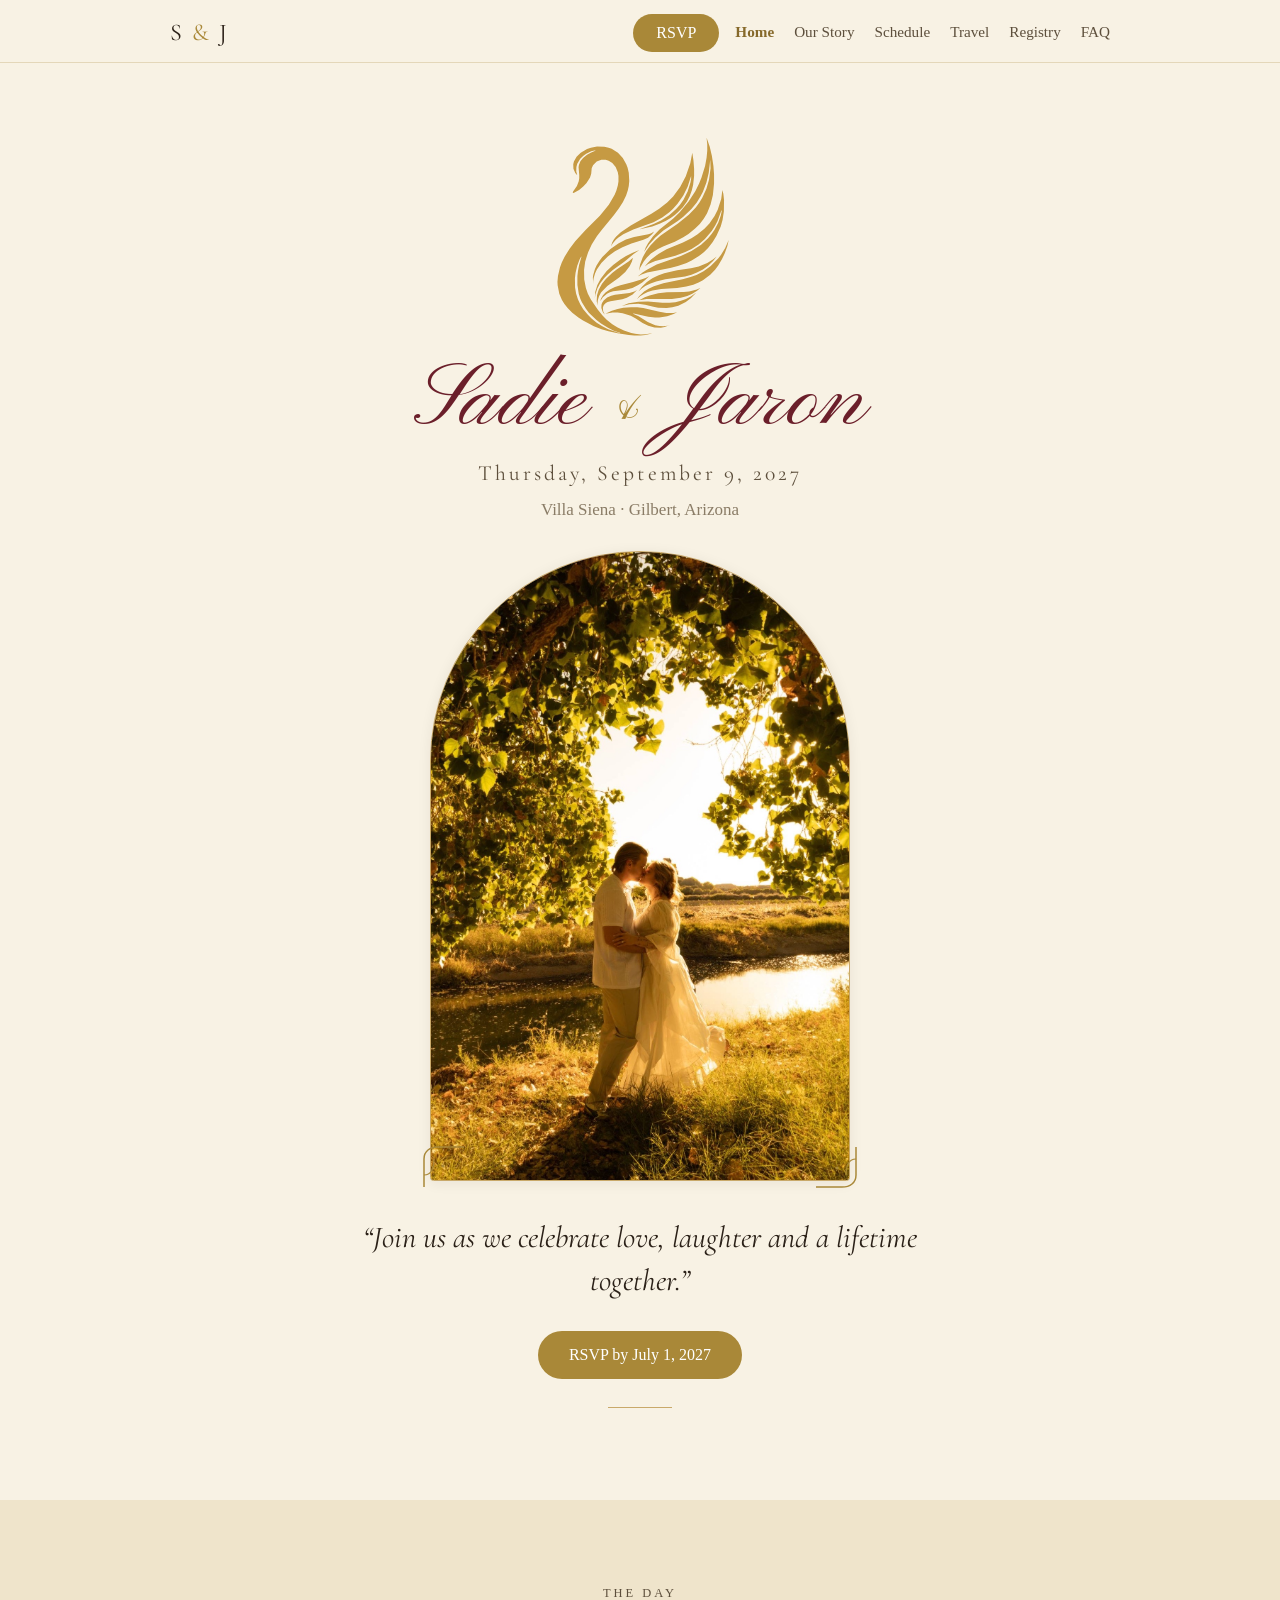
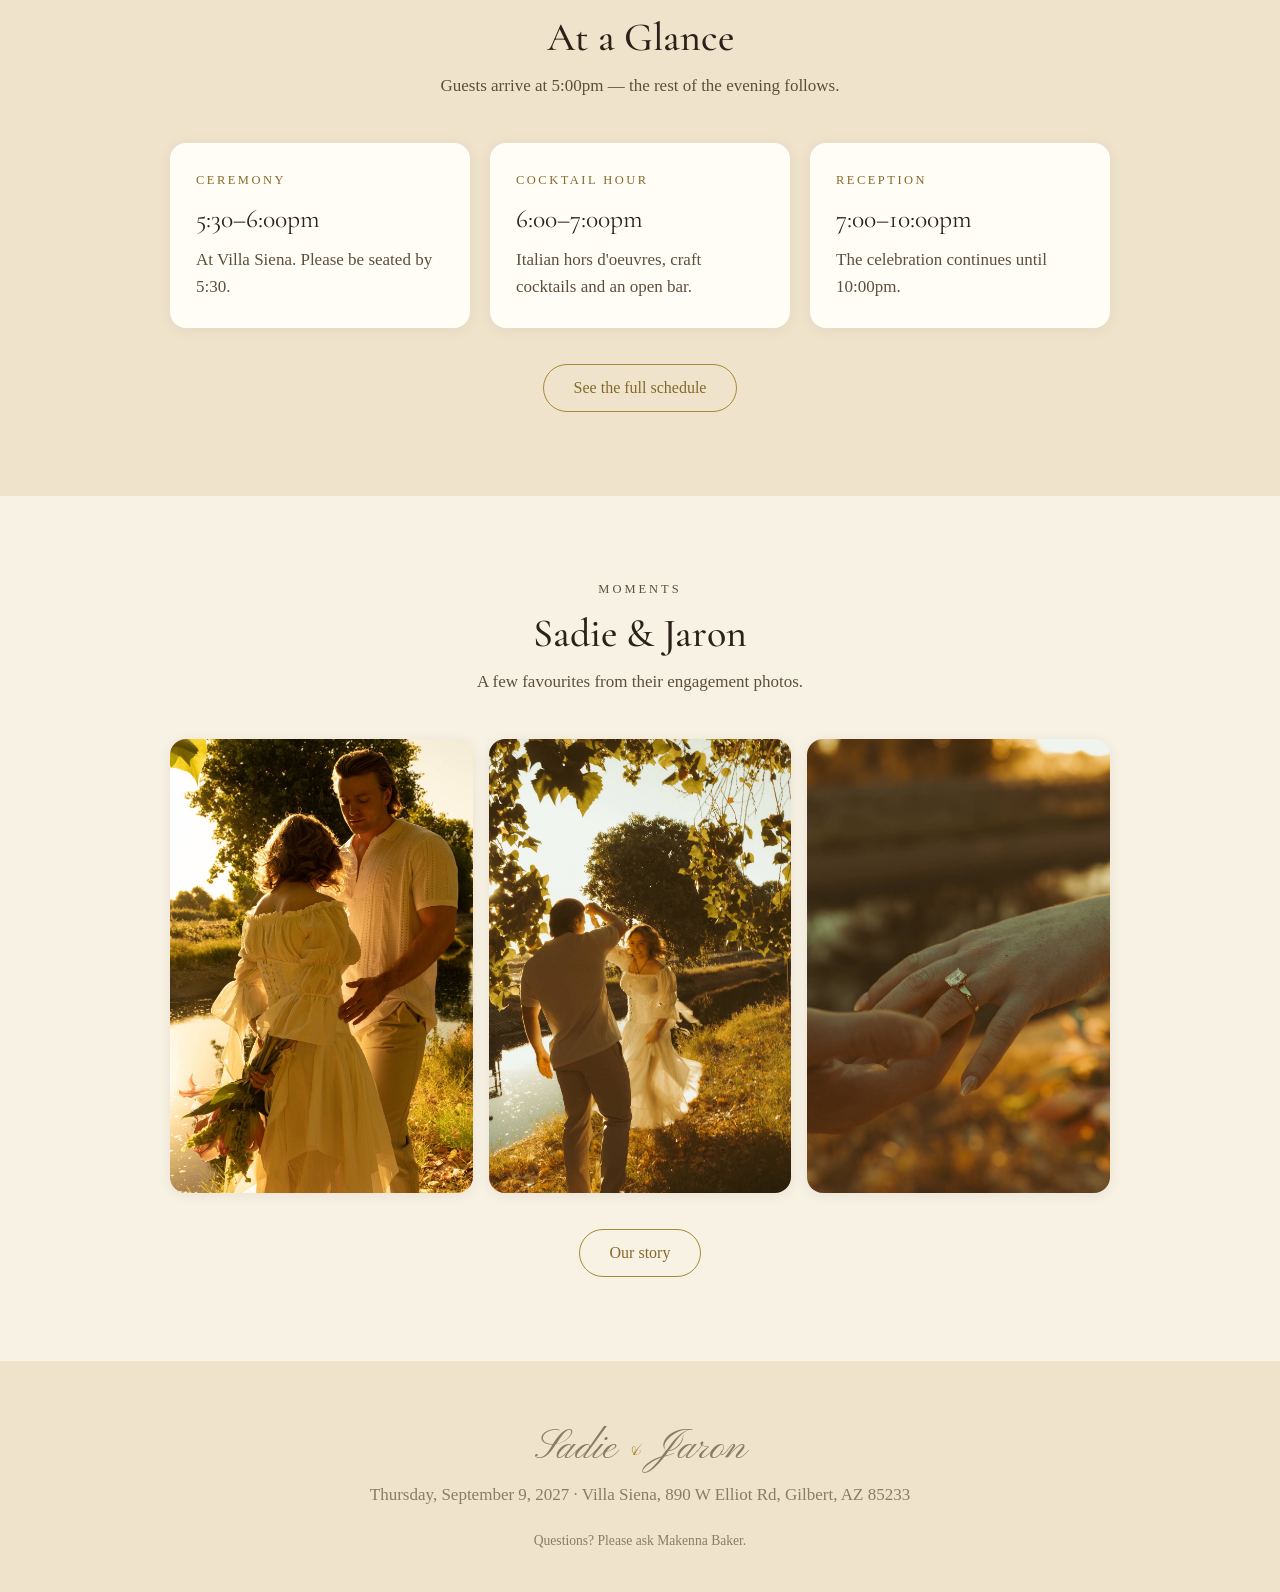
==== index.html @ 0b0f443c "Wedding site" ====
<!doctype html>
<html lang="en">
  <head>
    <meta charset="UTF-8" />
    <meta name="viewport" content="width=device-width, initial-scale=1.0" />
    <title>Sadie &amp; Jaron — September 9, 2027 · Villa Siena</title>
    <meta
      name="description"
      content="The wedding of Sadie Collyer and Jaron Carr — Thursday, September 9, 2027 at Villa Siena, Gilbert, Arizona. Details, schedule, travel, registry, FAQ and RSVP."
    />
    <link rel="icon" type="image/svg+xml" href="assets/swan.svg" />
    <link rel="preconnect" href="https://fonts.googleapis.com" />
    <link rel="preconnect" href="https://fonts.gstatic.com" crossorigin />
    <link
      href="https://fonts.googleapis.com/css2?family=Cormorant+Garamond:ital,wght@0,500;0,600;1,500&family=Pinyon+Script&display=swap"
      rel="stylesheet"
    />
    <link rel="stylesheet" href="styles.css" />
  </head>
  <body>
    <!--Nav-->
    <header class="site-nav">
      <div class="wrap">
        <a class="monogram" href="index.html">S <span>&amp;</span> J</a>
        <a class="btn btn-gold" href="rsvp.html">RSVP</a>
        <nav class="nav-links" aria-label="Main">
          <a href="index.html" class="active" aria-current="page">Home</a>
          <a href="story.html">Our Story</a>
          <a href="schedule.html">Schedule</a>
          <a href="travel.html">Travel</a>
          <a href="registry.html">Registry</a>
          <a href="faq.html">FAQ</a>
        </nav>
      </div>
    </header>

    <!--Hero-->
    <section class="hero band-ivory">
      <div class="wrap">
        <!-- Gold swan motif — Ethan's provided emblem, assets/swan.svg (1203×1307, gold #C69A43) -->
        <img
          class="swan"
          src="assets/swan.svg"
          alt="Gold swan ornament"
          width="200"
          height="217"
        />

        <p class="script-names">Sadie <span class="amp">&amp;</span> Jaron</p>
        <h1
          style="
            position: absolute;
            width: 1px;
            height: 1px;
            overflow: hidden;
            clip: rect(0 0 0 0);
            white-space: nowrap;
          "
        >
          The Wedding of Sadie Collyer &amp; Jaron Carr
        </h1>
        <p class="hero-date">Thursday, September 9, 2027</p>
        <p class="hero-venue">Villa Siena · Gilbert, Arizona</p>

        <div class="hero-photo-frame">
          <svg
            class="corner corner-bl"
            viewBox="0 0 44 44"
            fill="none"
            aria-hidden="true"
          >
            <path
              d="M2 42 V14 C2 6 8 2 16 2 H42"
              stroke="currentColor"
              stroke-width="1.5"
            />
            <path
              d="M2 30 C10 30 12 22 12 14"
              stroke="currentColor"
              stroke-width="1.2"
            />
            <circle cx="21" cy="21" r="1.6" fill="currentColor" />
          </svg>
          <img
            class="hero-photo"
            src="assets/photos/photo-11.jpg"
            alt="Sadie and Jaron kissing under the tree canopy by the water"
            width="1179"
            height="1769"
          />
          <svg
            class="corner corner-br"
            viewBox="0 0 44 44"
            fill="none"
            aria-hidden="true"
          >
            <path
              d="M2 42 V14 C2 6 8 2 16 2 H42"
              stroke="currentColor"
              stroke-width="1.5"
            />
            <path
              d="M2 30 C10 30 12 22 12 14"
              stroke="currentColor"
              stroke-width="1.2"
            />
            <circle cx="21" cy="21" r="1.6" fill="currentColor" />
          </svg>
        </div>

        <p class="welcome-line">
          “Join us as we celebrate love, laughter and a lifetime together.”
        </p>
        <p style="margin-top: 28px">
          <a class="btn btn-gold" href="rsvp.html">RSVP by July 1, 2027</a>
        </p>
        <hr class="gold-rule" />
      </div>
    </section>

    <!--The day at a glance-->
    <section class="band-cream">
      <div class="wrap">
        <div class="section-head">
          <p class="eyebrow">The Day</p>
          <h2>At a Glance</h2>
          <p>Guests arrive at 5:00pm — the rest of the evening follows.</p>
        </div>
        <div class="cards cols-3">
          <article class="card">
            <p class="card-label">Ceremony</p>
            <p class="card-time">5:30–6:00pm</p>
            <p>At Villa Siena. Please be seated by 5:30.</p>
          </article>
          <article class="card">
            <p class="card-label">Cocktail Hour</p>
            <p class="card-time">6:00–7:00pm</p>
            <p>Italian hors d'oeuvres, craft cocktails and an open bar.</p>
          </article>
          <article class="card">
            <p class="card-label">Reception</p>
            <p class="card-time">7:00–10:00pm</p>
            <p>The celebration continues until 10:00pm.</p>
          </article>
        </div>
        <p style="text-align: center; margin-top: 36px">
          <a class="btn btn-outline" href="schedule.html"
            >See the full schedule</a
          >
        </p>
      </div>
    </section>

    <!-- Moments -->
    <section class="band-ivory">
      <div class="wrap">
        <div class="section-head">
          <p class="eyebrow">Moments</p>
          <h2>Sadie &amp; Jaron</h2>
          <p>A few favourites from their engagement photos.</p>
        </div>
        <div class="gallery">
          <figure>
            <img
              src="assets/photos/photo-02.jpg"
              alt="Sadie and Jaron by the water, Sadie holding her bouquet"
              width="1179"
              height="1769"
              loading="lazy"
            />
          </figure>
          <figure>
            <img
              src="assets/photos/photo-06.jpg"
              alt="Sadie and Jaron dancing by the water at golden hour"
              width="1179"
              height="1769"
              loading="lazy"
            />
          </figure>
          <figure>
            <img
              src="assets/photos/photo-08.jpg"
              alt="Close-up of Sadie's engagement ring"
              width="1179"
              height="1769"
              loading="lazy"
            />
          </figure>
        </div>
        <p style="text-align: center; margin-top: 36px">
          <a class="btn btn-outline" href="story.html">Our story</a>
        </p>
      </div>
    </section>

    <!--Footer -->
    <footer class="site-footer">
      <div class="wrap">
        <p class="script-names">Sadie <span class="amp">&amp;</span> Jaron</p>
        <p>
          Thursday, September 9, 2027 · Villa Siena, 890 W Elliot Rd, Gilbert,
          AZ 85233
        </p>
        <p class="footer-note">Questions? Please ask Makenna Baker.</p>
      </div>
    </footer>

    <script src="app.js"></script>
  </body>
</html>
---- styles.css ----
:root {
  --ivory: #f8f2e4;
  --cream: #efe4cb;
  --tint: #f4ead2;
  --card: #fffdf6;
  --gold: #a98838;
  --gold-deep: #86692a;
  --gold-pale: #efe3c0;
  --gold-hairline: #c9a96a;
  --burgundy: #6b1f2a;
  --burgundy-deep: #4e141d;
  --ink: #2b2118;
  --ink-soft: #5d4f3c;
  --stone: #8a7c66;
  --stone-light: #b8ab8f;
  --line: #e3d6b8;
  --radius: 16px;
  --shadow: 0 2px 14px rgba(43, 33, 24, 0.07);
}

* {
  box-sizing: border-box;
}

html {
  scroll-behavior: smooth;
}

body {
  margin: 0;
  background-color: var(--ivory);
  /* faint embossed dot texture */
  background-image: radial-gradient(
    circle at 1px 1px,
    rgba(169, 136, 56, 0.055) 1px,
    transparent 0
  );
  background-size: 22px 22px;
  color: var(--ink);
  font-family: Georgia, "Times New Roman", serif;
  font-size: 17px;
  line-height: 1.6;
  -webkit-font-smoothing: antialiased;
}

h1,
h2,
h3,
.display {
  font-family: "Cormorant Garamond", Georgia, "Times New Roman", serif;
  font-weight: 500;
  line-height: 1.15;
  margin: 0 0 12px;
  color: var(--ink);
}

h1 {
  font-size: clamp(2.4rem, 7vw, 3.8rem);
  letter-spacing: 0.01em;
}
h2 {
  font-size: clamp(1.9rem, 5vw, 2.5rem);
}
h3 {
  font-size: 1.5rem;
}

.script-names {
  font-family: "Pinyon Script", "Cormorant Garamond", Georgia, serif;
  font-weight: 400;
  color: var(--burgundy);
  font-size: clamp(3.4rem, 12vw, 5.6rem);
  line-height: 1.05;
  margin: 0 0 6px;
}
.script-names .amp {
  font-size: 0.55em;
  color: var(--gold);
  vertical-align: middle;
}

p {
  margin: 0 0 16px;
}
p:last-child {
  margin-bottom: 0;
}

a {
  color: var(--gold-deep);
}

img,
svg {
  max-width: 100%;
}

.wrap {
  max-width: 980px;
  margin: 0 auto;
  padding: 0 20px;
}

section {
  padding: 72px 0;
}
.band-ivory {
  background: var(--ivory);
}
.band-cream {
  background: var(--cream);
}
.band-tint {
  background: var(--tint);
}

.eyebrow {
  font-size: 0.78rem;
  letter-spacing: 0.24em;
  text-transform: uppercase;
  color: var(--gold-deep);
  margin: 0 0 10px;
}
.section-head {
  text-align: center;
  max-width: 620px;
  margin: 0 auto 44px;
}
.section-head p {
  color: var(--ink-soft);
}

/* Gold flourish divider */
.flourish {
  text-align: center;
  margin: 0 0 28px;
}
.flourish svg {
  width: 220px;
  height: 24px;
}
.gold-rule {
  width: 64px;
  height: 1px;
  background: var(--gold-hairline);
  margin: 28px auto 0;
  border: 0;
}

.btn {
  display: inline-block;
  font-family: Georgia, "Times New Roman", serif;
  font-size: 1rem;
  line-height: 1;
  padding: 15px 30px;
  border-radius: 999px;
  border: 1px solid transparent;
  cursor: pointer;
  text-decoration: none;
  text-align: center;
  transition:
    background 0.15s ease,
    color 0.15s ease;
}
.btn-gold {
  background: var(--gold);
  color: #fff;
}
.btn-gold:hover,
.btn-gold:focus-visible {
  background: var(--gold-deep);
}
.btn-outline {
  background: transparent;
  color: var(--gold-deep);
  border-color: var(--gold);
}
.btn-outline:hover,
.btn-outline:focus-visible {
  background: var(--gold-pale);
}
.btn-ghost {
  background: transparent;
  color: var(--stone);
  border-color: transparent;
  padding: 15px 18px;
}
.btn-ghost:hover {
  color: var(--ink);
}
.btn:focus-visible {
  outline: 3px solid var(--gold);
  outline-offset: 2px;
}
.btn[disabled],
.btn[aria-disabled="true"] {
  opacity: 0.55;
  cursor: not-allowed;
}

/* Nav*/
.site-nav {
  background: var(--ivory);
  padding: 14px 0 10px;
  position: sticky;
  top: 0;
  z-index: 10;
  box-shadow: 0 1px 0 rgba(169, 136, 56, 0.25);
}
.site-nav .wrap {
  display: flex;
  align-items: center;
  justify-content: space-between;
  flex-wrap: wrap;
  gap: 6px 16px;
}
.monogram {
  font-family: "Cormorant Garamond", Georgia, serif;
  font-size: 1.5rem;
  letter-spacing: 0.08em;
  color: var(--ink);
  text-decoration: none;
  white-space: nowrap;
}
.monogram span {
  color: var(--gold);
}
.nav-links {
  display: flex;
  gap: 20px;
  align-items: center;
  flex: 1 1 100%;
  order: 2;
  overflow-x: auto;
  scrollbar-width: none;
  padding-bottom: 2px;
}
.nav-links::-webkit-scrollbar {
  display: none;
}
.nav-links a:not(.btn) {
  color: var(--ink-soft);
  text-decoration: none;
  font-size: 0.95rem;
  white-space: nowrap;
}
.nav-links a:not(.btn):hover {
  color: var(--gold-deep);
}
.nav-links a:not(.btn).active {
  color: var(--gold-deep);
  font-weight: bold;
}
.site-nav .wrap > .btn {
  margin-left: auto;
  padding: 10px 22px;
  flex: 0 0 auto;
}

/*Hero */
.hero {
  padding: 52px 0 80px;
  text-align: center;
}
.hero .swan {
  width: 200px;
  height: auto;
  margin: 0 auto 8px;
  display: block;
}
.hero-photo-frame {
  position: relative;
  width: min(420px, 86vw);
  margin: 0 auto 36px;
}
.hero-photo {
  display: block;
  width: 100%;
  height: auto;
  aspect-ratio: 2 / 3;
  object-fit: cover;
  border-radius: 999px 999px var(--radius) var(--radius);
  border: 1px solid var(--gold-hairline);
  box-shadow: var(--shadow);
}
.hero-photo-frame .corner {
  position: absolute;
  width: 44px;
  height: 44px;
  color: var(--gold);
  pointer-events: none;
}
.hero-photo-frame .corner-bl {
  bottom: -8px;
  left: -8px;
}
.hero-photo-frame .corner-br {
  bottom: -8px;
  right: -8px;
  transform: rotate(180deg);
}
.hero h1 {
  margin-bottom: 8px;
}
.hero .hero-date {
  font-family: "Cormorant Garamond", Georgia, serif;
  font-size: 1.35rem;
  letter-spacing: 0.14em;
  color: var(--ink-soft);
  margin: 0 0 6px;
}
.hero .hero-venue {
  color: var(--stone);
  margin-bottom: 28px;
}

.welcome-line {
  font-family: "Cormorant Garamond", Georgia, serif;
  font-style: italic;
  font-size: clamp(1.5rem, 4vw, 1.9rem);
  line-height: 1.4;
  text-align: center;
  max-width: 640px;
  margin: 0 auto;
  color: var(--ink);
}

.cards {
  display: grid;
  gap: 20px;
  grid-template-columns: 1fr;
}
.card {
  background: var(--card);
  border-radius: var(--radius);
  box-shadow: var(--shadow);
  padding: 28px 26px;
}
.card h3 {
  margin-bottom: 6px;
}
.card p {
  color: var(--ink-soft);
  margin-bottom: 0;
}
.card .card-label {
  font-size: 0.78rem;
  letter-spacing: 0.2em;
  text-transform: uppercase;
  color: var(--gold-deep);
  margin: 0 0 8px;
}
.card .card-time {
  font-family: "Cormorant Garamond", Georgia, serif;
  font-size: 1.6rem;
  color: var(--ink);
  margin-bottom: 6px;
}

.gallery {
  display: grid;
  gap: 16px;
  grid-template-columns: 1fr 1fr;
}
.gallery figure {
  margin: 0;
}
.gallery img {
  display: block;
  width: 100%;
  height: auto;
  aspect-ratio: 2 / 3;
  object-fit: cover;
  border-radius: var(--radius);
  box-shadow: var(--shadow);
}
.gallery img.landscape {
  aspect-ratio: 3 / 2;
}
.gallery figcaption {
  font-size: 0.85rem;
  color: var(--stone);
  text-align: center;
  margin-top: 8px;
}

.deck-wrap {
  max-width: 640px;
  margin: 0 auto;
}
.deck {
  display: flex;
  align-items: center;
  gap: 16px;
  overflow-x: auto;
  scroll-snap-type: x mandatory;
  scrollbar-width: none;
  -webkit-overflow-scrolling: touch;
  padding: 4px 0 8px;
}
.deck::-webkit-scrollbar {
  display: none;
}
.deck:focus-visible {
  outline: 3px solid var(--gold);
  outline-offset: 2px;
  border-radius: var(--radius);
}
.deck-slide {
  flex: 0 0 100%;
  scroll-snap-align: center;
  margin: 0;
  display: flex;
  justify-content: center;
}
.deck-slide img {
  display: block;
  width: min(420px, 100%);
  height: auto;
  aspect-ratio: 2 / 3;
  object-fit: cover;
  border-radius: var(--radius);
  box-shadow: var(--shadow);
}
.deck-slide img.landscape {
  aspect-ratio: 3 / 2;
}
.deck-controls {
  display: flex;
  align-items: center;
  justify-content: center;
  gap: 20px;
  margin-top: 20px;
}
.deck-btn {
  padding: 12px 22px;
}
.deck-btn[disabled] {
  opacity: 0.45;
  cursor: not-allowed;
}
.deck-counter {
  font-family: "Cormorant Garamond", Georgia, serif;
  font-size: 1.25rem;
  color: var(--gold-deep);
  margin: 0;
  min-width: 56px;
  text-align: center;
}
.deck-dots {
  display: flex;
  justify-content: center;
  gap: 10px;
  margin-top: 16px;
}
.deck-dot {
  width: 10px;
  height: 10px;
  border-radius: 999px;
  border: 0;
  padding: 0;
  background: var(--stone-light);
  cursor: pointer;
}
.deck-dot.active {
  background: var(--gold);
  transform: scale(1.25);
}
.deck-dot:focus-visible {
  outline: 3px solid var(--gold);
  outline-offset: 2px;
}

.timeline {
  list-style: none;
  margin: 0 auto;
  padding: 0;
  max-width: 620px;
}
.timeline li {
  position: relative;
  padding: 0 0 30px 56px;
}
.timeline li:last-child {
  padding-bottom: 0;
}
.timeline li::before {
  content: "";
  position: absolute;
  left: 17px;
  top: 34px;
  bottom: 2px;
  width: 1px;
  background: var(--gold-hairline);
}
.timeline li:last-child::before {
  display: none;
}
.timeline .dot {
  position: absolute;
  left: 8px;
  top: 6px;
  width: 19px;
  height: 19px;
  border-radius: 999px;
  background: var(--ivory);
  border: 2px solid var(--gold);
}
.timeline .time {
  font-family: "Cormorant Garamond", Georgia, serif;
  font-size: 1.5rem;
  color: var(--gold-deep);
  margin-bottom: 2px;
}
.timeline h3 {
  margin-bottom: 4px;
}
.timeline p {
  color: var(--ink-soft);
  margin-bottom: 0;
}

.faq {
  max-width: 720px;
  margin: 0 auto;
}
.faq-item {
  background: var(--card);
  border-radius: var(--radius);
  box-shadow: var(--shadow);
  margin-bottom: 12px;
  overflow: hidden;
}
.faq-item summary {
  list-style: none;
  cursor: pointer;
  padding: 20px 24px;
  font-family: "Cormorant Garamond", Georgia, serif;
  font-size: 1.35rem;
  display: flex;
  justify-content: space-between;
  align-items: center;
  gap: 16px;
}
.faq-item summary::-webkit-details-marker {
  display: none;
}
.faq-item summary .faq-mark {
  flex: 0 0 auto;
  width: 28px;
  height: 28px;
  border-radius: 999px;
  background: var(--gold-pale);
  color: var(--gold-deep);
  font-size: 1.25rem;
  line-height: 28px;
  text-align: center;
  font-family: Georgia, serif;
  transition: transform 0.15s ease;
}
.faq-item[open] summary .faq-mark {
  transform: rotate(45deg);
}
.faq-item .faq-answer {
  padding: 0 24px 22px;
  color: var(--ink-soft);
}
.faq-item .faq-answer p {
  margin-bottom: 0;
}

.placeholder-note {
  background: var(--gold-pale);
  border-radius: var(--radius);
  padding: 22px 26px;
  max-width: 620px;
  margin: 0 auto;
  text-align: center;
  color: var(--ink-soft);
  box-shadow: var(--shadow);
}
.placeholder-note strong {
  color: var(--ink);
}

.story-text {
  max-width: 640px;
  margin: 0 auto;
}
.story-text p {
  color: var(--ink-soft);
  margin-bottom: 18px;
}
.story-text p:first-child {
  font-family: "Cormorant Garamond", Georgia, serif;
  font-size: 1.5rem;
  line-height: 1.4;
  color: var(--ink);
}

.venue-card {
  background: var(--card);
  border-radius: var(--radius);
  box-shadow: var(--shadow);
  padding: 36px 30px;
  max-width: 620px;
  margin: 0 auto;
  text-align: center;
}
.venue-card address {
  font-style: normal;
  font-size: 1.15rem;
  color: var(--ink-soft);
  margin-bottom: 24px;
}

.rsvp-card {
  background: var(--card);
  border-radius: var(--radius);
  box-shadow: var(--shadow);
  padding: 32px 28px;
  max-width: 680px;
  margin: 0 auto;
}
.rsvp-card .field {
  margin-bottom: 22px;
}
.rsvp-card label {
  display: block;
  font-size: 0.8rem;
  letter-spacing: 0.14em;
  text-transform: uppercase;
  color: var(--stone);
  margin-bottom: 8px;
}
.rsvp-card input[type="text"],
.rsvp-card input[type="email"],
.rsvp-card input[type="number"],
.rsvp-card select,
.rsvp-card textarea {
  width: 100%;
  font-family: Georgia, "Times New Roman", serif;
  font-size: 1rem;
  color: var(--ink);
  background: var(--ivory);
  border: 1px solid var(--line);
  border-radius: 12px;
  padding: 12px 14px;
}
.rsvp-card input:focus,
.rsvp-card select:focus,
.rsvp-card textarea:focus {
  outline: 3px solid var(--gold);
  outline-offset: 1px;
  border-color: var(--gold);
}
.rsvp-card textarea {
  min-height: 84px;
  resize: vertical;
}

.attend-pills {
  display: flex;
  gap: 12px;
  flex-wrap: wrap;
}
.attend-pills label {
  margin: 0;
  letter-spacing: 0;
  text-transform: none;
  font-size: 1rem;
  color: var(--ink);
}
.attend-pill {
  flex: 1 1 200px;
  border: 1px solid var(--line);
  border-radius: 999px;
  padding: 13px 18px;
  text-align: center;
  cursor: pointer;
  background: var(--ivory);
  transition:
    background 0.15s ease,
    border-color 0.15s ease;
}
.attend-pill input {
  position: absolute;
  opacity: 0;
  pointer-events: none;
}
.attend-pill:has(input:checked) {
  background: var(--gold);
  border-color: var(--gold);
  color: #fff;
}
.attend-pill:has(input:focus-visible) {
  outline: 3px solid var(--gold);
  outline-offset: 2px;
}

.party-guest {
  display: grid;
  grid-template-columns: 1fr;
  gap: 10px;
  background: var(--gold-pale);
  border-radius: var(--radius);
  padding: 16px;
  margin-bottom: 12px;
}
.party-guest .guest-row {
  display: flex;
  gap: 10px;
  align-items: center;
}
.party-guest .guest-row input {
  flex: 1;
  min-width: 0;
}
.remove-guest {
  flex: 0 0 auto;
  width: 38px;
  height: 38px;
  border-radius: 999px;
  border: 1px solid var(--stone-light);
  background: #fff;
  color: var(--stone);
  font-size: 1.2rem;
  line-height: 1;
  cursor: pointer;
}
.remove-guest:hover {
  color: var(--ink);
  border-color: var(--stone);
}
.add-guest {
  width: 100%;
}

.form-note {
  font-size: 0.9rem;
  color: var(--stone);
  margin-top: 18px;
}
.rsvp-confirm {
  display: none;
  background: var(--tint);
  border-radius: var(--radius);
  padding: 28px;
  text-align: center;
  max-width: 680px;
  margin: 0 auto;
}
.rsvp-confirm.show {
  display: block;
}
.rsvp-confirm h3 {
  font-size: 1.8rem;
  margin-bottom: 6px;
}
.rsvp-confirm p {
  color: var(--ink-soft);
  margin-bottom: 0;
}
.rsvp-confirm .confirm-mark {
  width: 52px;
  height: 52px;
  border-radius: 999px;
  background: var(--gold);
  color: #fff;
  font-size: 1.6rem;
  line-height: 52px;
  margin: 0 auto 14px;
}

.site-footer {
  background: var(--cream);
  padding: 56px 0 40px;
  text-align: center;
}
.site-footer .script-names {
  font-size: 2.6rem;
}
.site-footer p {
  color: var(--stone);
  margin: 10px 0 0;
}
.site-footer .footer-note {
  font-size: 0.85rem;
  margin-top: 22px;
}

.tool-banner {
  background: var(--tint);
  border-radius: var(--radius);
  padding: 18px 22px;
  margin: 28px 0 32px;
  font-size: 0.95rem;
  color: var(--ink-soft);
}
.tool-banner strong {
  color: var(--ink);
}
.stats {
  display: grid;
  grid-template-columns: 1fr;
  gap: 16px;
  margin-bottom: 32px;
}
.stat {
  background: var(--card);
  border-radius: var(--radius);
  box-shadow: var(--shadow);
  padding: 22px;
  text-align: center;
}
.stat .stat-num {
  font-family: "Cormorant Garamond", Georgia, serif;
  font-size: 2.6rem;
  line-height: 1;
  color: var(--gold-deep);
}
.stat .stat-label {
  font-size: 0.8rem;
  letter-spacing: 0.18em;
  text-transform: uppercase;
  color: var(--stone);
  margin-top: 6px;
}
.list-controls {
  display: grid;
  grid-template-columns: 1fr;
  gap: 12px;
  margin-bottom: 20px;
}
.list-controls input[type="search"] {
  width: 100%;
  font-family: Georgia, serif;
  font-size: 1rem;
  padding: 12px 16px;
  border: 1px solid var(--line);
  border-radius: 999px;
  background: #fff;
  color: var(--ink);
}
.list-controls input[type="search"]:focus {
  outline: 3px solid var(--gold);
  outline-offset: 1px;
}
.filter-pills {
  display: flex;
  gap: 10px;
  flex-wrap: wrap;
}
.filter-pill {
  border: 1px solid var(--gold);
  background: transparent;
  color: var(--gold-deep);
  border-radius: 999px;
  padding: 10px 20px;
  font-family: Georgia, serif;
  font-size: 0.95rem;
  cursor: pointer;
}
.filter-pill.active {
  background: var(--gold);
  color: #fff;
}
.list-actions {
  display: flex;
  gap: 12px;
  flex-wrap: wrap;
  margin-bottom: 24px;
}
.list-actions .btn {
  padding: 12px 22px;
}
.party-list {
  display: grid;
  gap: 14px;
}
.party-card {
  background: var(--card);
  border-radius: var(--radius);
  box-shadow: var(--shadow);
  padding: 22px 24px;
}
.party-card h3 {
  margin-bottom: 4px;
}
.party-card .party-meta {
  color: var(--ink-soft);
  font-size: 0.95rem;
  margin-bottom: 8px;
}
.party-card .party-diet {
  font-size: 0.95rem;
  color: var(--stone);
  margin-bottom: 0;
}
.party-card .party-diet strong {
  color: var(--ink-soft);
  font-weight: normal;
}
.empty-state {
  text-align: center;
  color: var(--stone);
  padding: 44px 20px;
  background: var(--card);
  border-radius: var(--radius);
  box-shadow: var(--shadow);
}
.page-head {
  padding: 64px 0 0;
  text-align: center;
}
.page-head p {
  color: var(--ink-soft);
  max-width: 560px;
  margin: 0 auto;
}

@media (min-width: 640px) {
  .nav-links {
    flex: 0 1 auto;
    order: 0;
    overflow: visible;
  }
  .cards {
    grid-template-columns: 1fr 1fr;
  }
  .gallery {
    grid-template-columns: repeat(3, 1fr);
  }
  .stats {
    grid-template-columns: repeat(3, 1fr);
  }
  .party-guest {
    grid-template-columns: 1fr;
  }
  .list-controls {
    grid-template-columns: 1fr auto;
    align-items: center;
  }
  section {
    padding: 84px 0;
  }
}

@media (min-width: 960px) {
  .cards.cols-3 {
    grid-template-columns: repeat(3, 1fr);
  }
  .hero {
    padding: 68px 0 92px;
  }
}
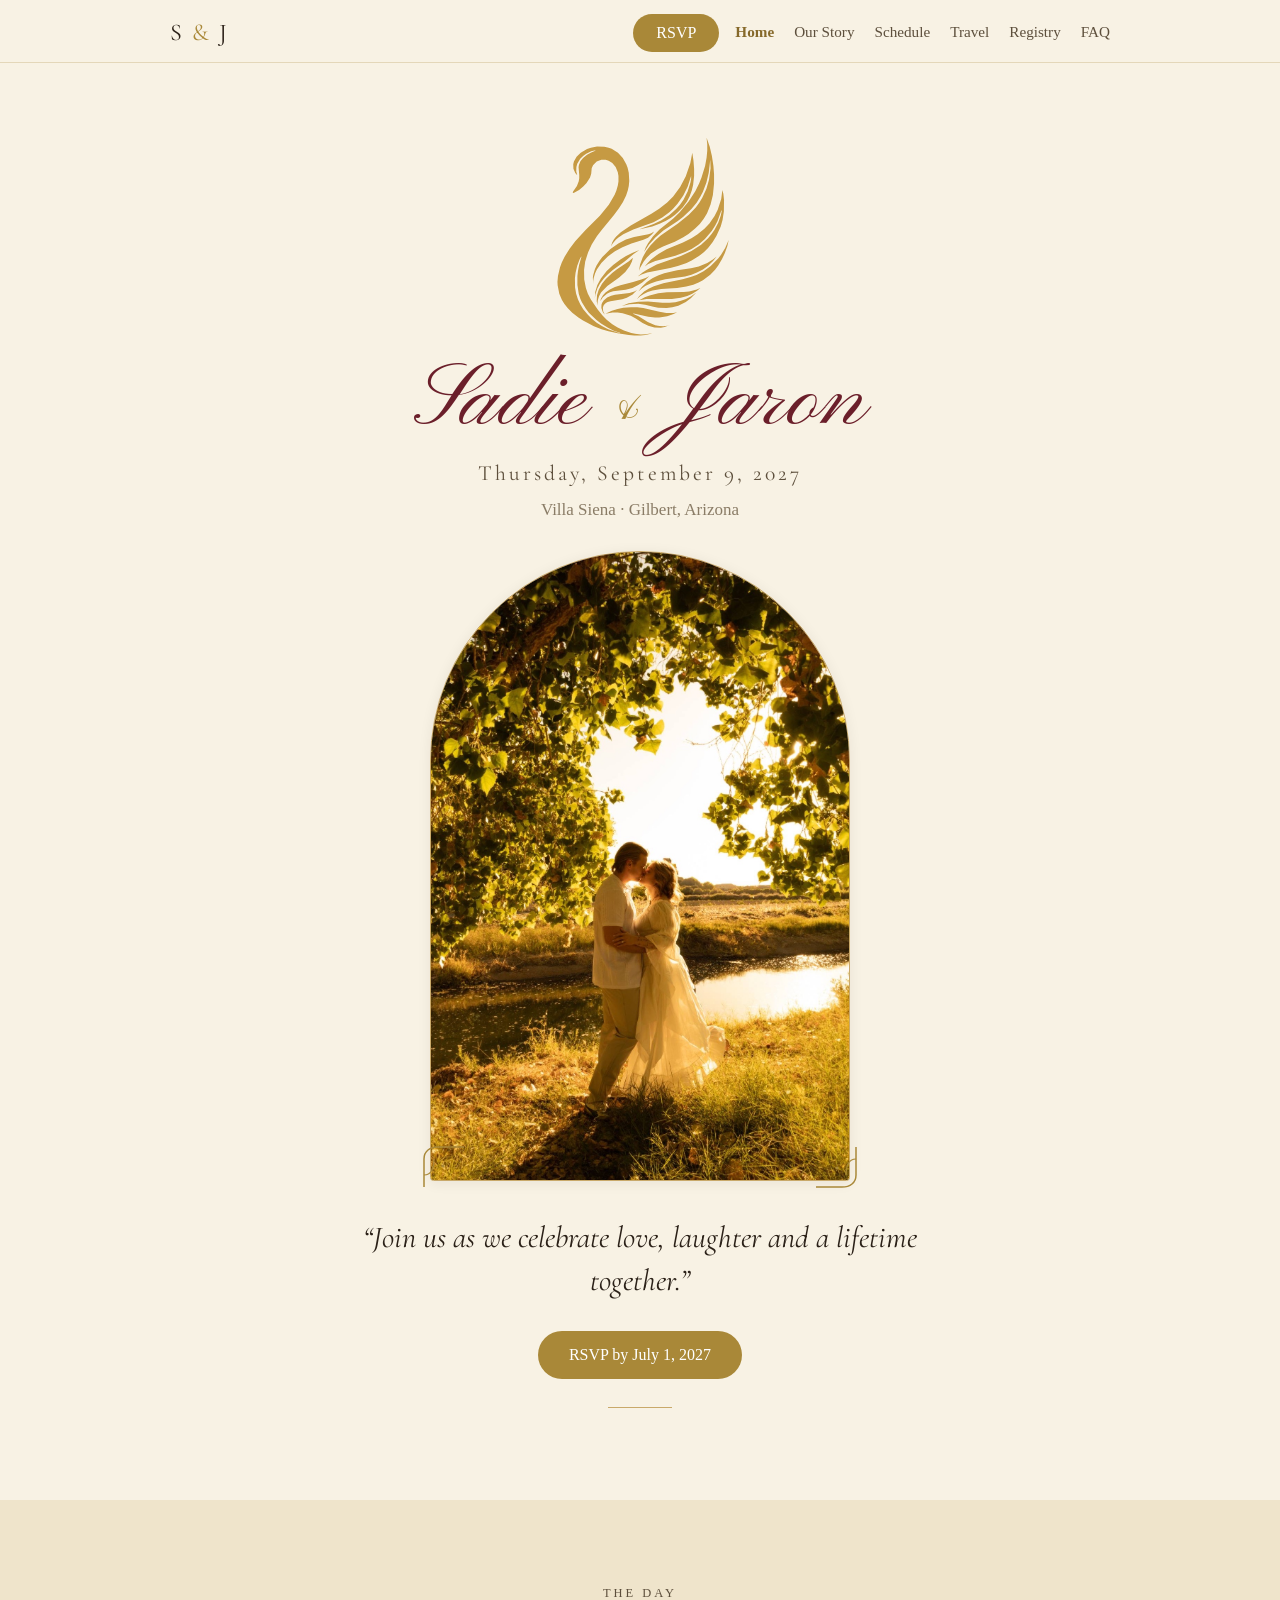
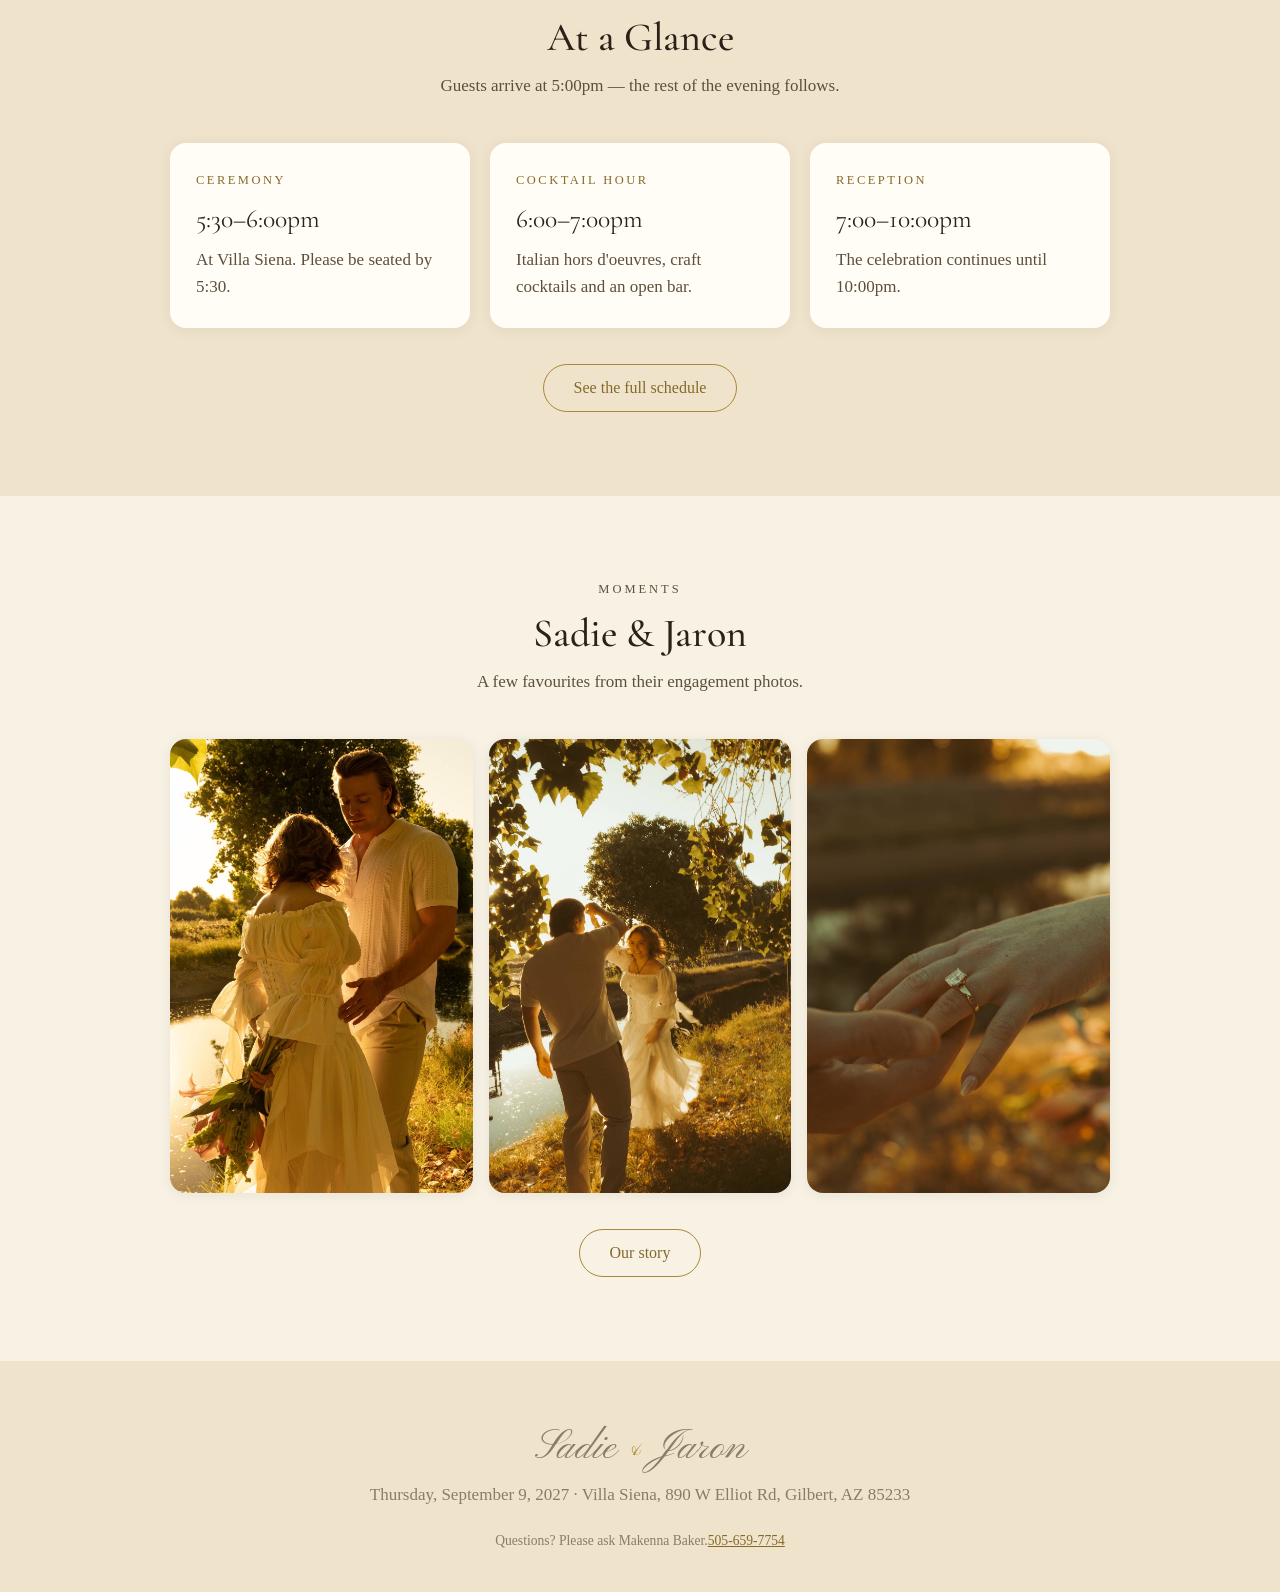
==== commit 0bc41d47: "Changes made from Sadie's ask." ====
--- a/index.html
+++ b/index.html
@@ -202,7 +202,11 @@
           Thursday, September 9, 2027 · Villa Siena, 890 W Elliot Rd, Gilbert,
           AZ 85233
         </p>
-        <p class="footer-note">Questions? Please ask Makenna Baker.</p>
+        <p class="footer-note">
+          Questions? Please ask Makenna Baker.<a href="tel:5056597754"
+            >505-659-7754</a
+          >
+        </p>
       </div>
     </footer>
 
